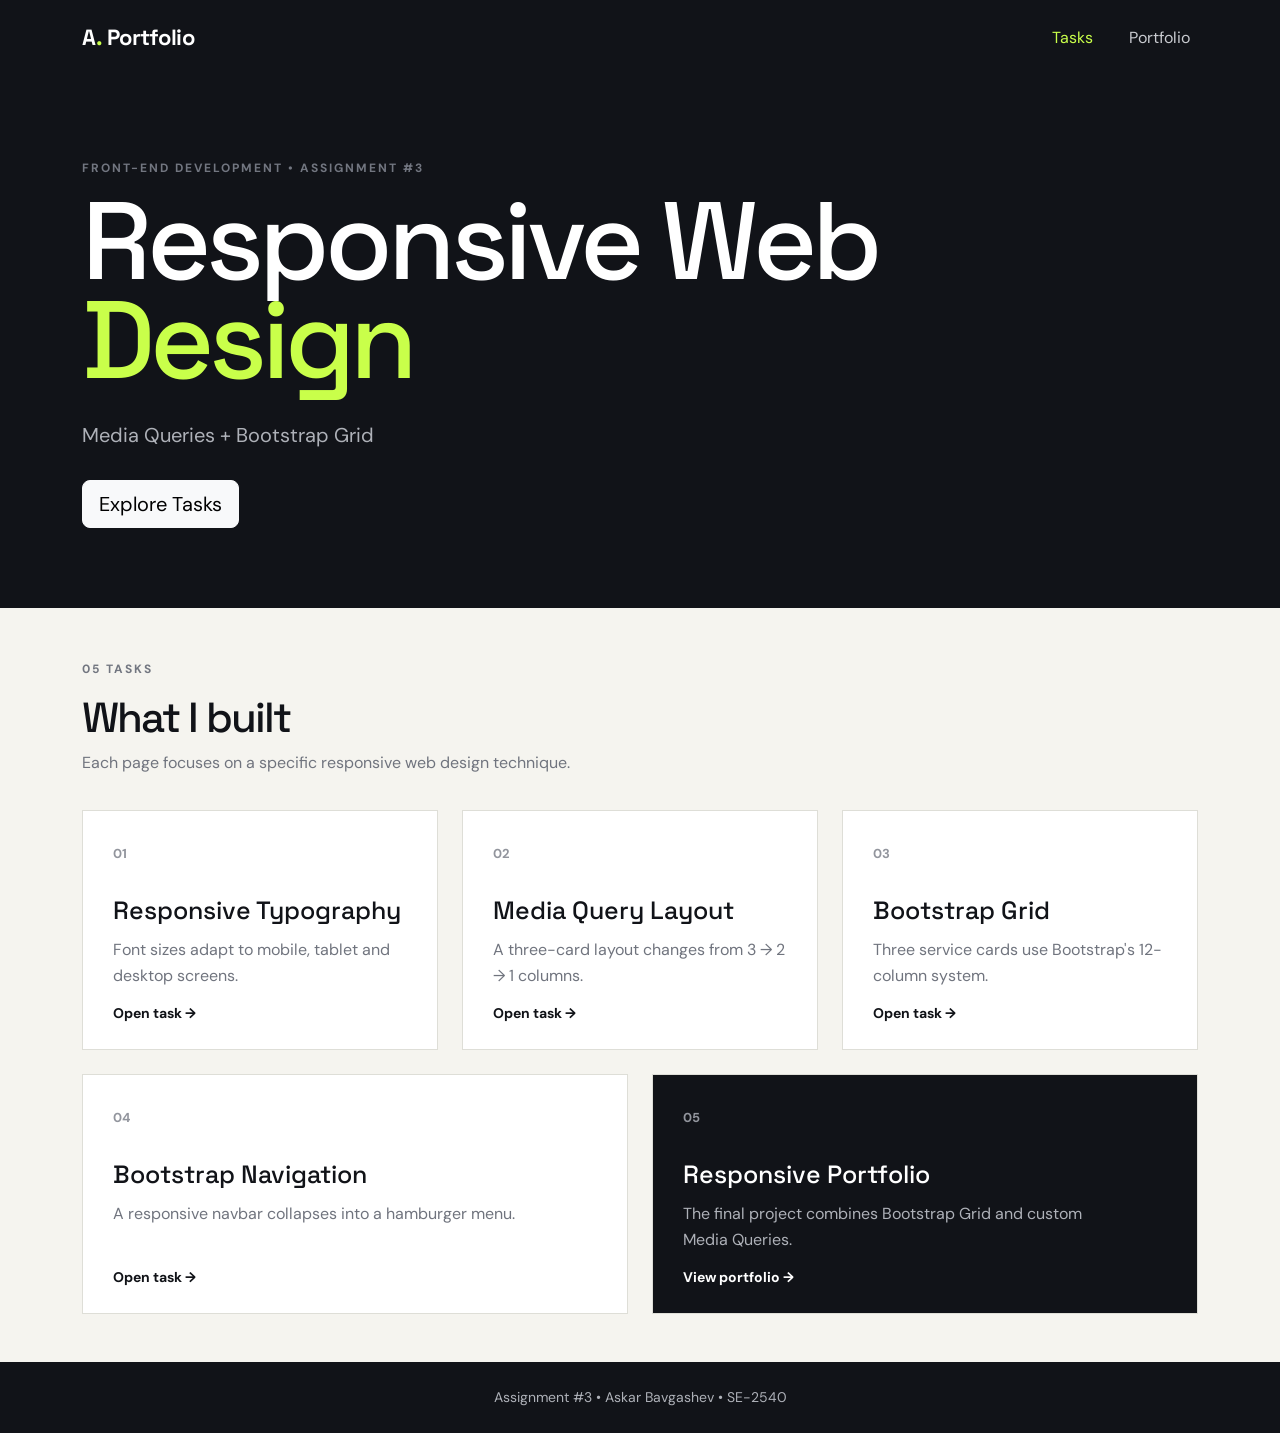
==== index.html @ b1359edb "first commit" ====
<!DOCTYPE html>
<html lang="en">
<head>
  <meta charset="UTF-8">
  <meta name="viewport" content="width=device-width, initial-scale=1.0">
  <title>Assignment #3 | Responsive Web Design</title>
  <link href="https://cdn.jsdelivr.net/npm/bootstrap@5.3.3/dist/css/bootstrap.min.css" rel="stylesheet">
  <link rel="stylesheet" href="css/style.css">
</head>
<body class="home-page">
  <nav class="navbar navbar-expand-lg navbar-dark site-nav">
    <div class="container">
      <a class="navbar-brand fw-bold" href="index.html">A<span>.</span> Portfolio</a>
      <button class="navbar-toggler" type="button" data-bs-toggle="collapse" data-bs-target="#homeNav">
        <span class="navbar-toggler-icon"></span>
      </button>
      <div class="collapse navbar-collapse" id="homeNav">
        <ul class="navbar-nav ms-auto">
          <li class="nav-item"><a class="nav-link active" href="index.html">Tasks</a></li>
          <li class="nav-item"><a class="nav-link" href="portfolio.html">Portfolio</a></li>
        </ul>
      </div>
    </div>
  </nav>

  <main>
    <section class="assignment-hero">
      <div class="container">
        <span class="eyebrow">FRONT-END DEVELOPMENT • ASSIGNMENT #3</span>
        <h1>Responsive Web<br><span>Design</span></h1>
        <p>Media Queries + Bootstrap Grid</p>
        <a href="#tasks" class="btn btn-light btn-lg">Explore Tasks</a>
      </div>
    </section>

    <section class="container py-5" id="tasks">
      <div class="section-title">
        <span class="eyebrow">05 TASKS</span>
        <h2>What I built</h2>
        <p>Each page focuses on a specific responsive web design technique.</p>
      </div>

      <div class="row g-4">
        <div class="col-12 col-md-6 col-lg-4">
          <a class="task-card" href="task0.html">
            <span class="task-number">01</span>
            <h3>Responsive Typography</h3>
            <p>Font sizes adapt to mobile, tablet and desktop screens.</p>
            <span class="task-link">Open task →</span>
          </a>
        </div>
        <div class="col-12 col-md-6 col-lg-4">
          <a class="task-card" href="task1.html">
            <span class="task-number">02</span>
            <h3>Media Query Layout</h3>
            <p>A three-card layout changes from 3 → 2 → 1 columns.</p>
            <span class="task-link">Open task →</span>
          </a>
        </div>
        <div class="col-12 col-md-6 col-lg-4">
          <a class="task-card" href="task2.html">
            <span class="task-number">03</span>
            <h3>Bootstrap Grid</h3>
            <p>Three service cards use Bootstrap's 12-column system.</p>
            <span class="task-link">Open task →</span>
          </a>
        </div>
        <div class="col-12 col-md-6 col-lg-6">
          <a class="task-card" href="task3.html">
            <span class="task-number">04</span>
            <h3>Bootstrap Navigation</h3>
            <p>A responsive navbar collapses into a hamburger menu.</p>
            <span class="task-link">Open task →</span>
          </a>
        </div>
        <div class="col-12 col-lg-6">
          <a class="task-card featured-task" href="portfolio.html">
            <span class="task-number">05</span>
            <h3>Responsive Portfolio</h3>
            <p>The final project combines Bootstrap Grid and custom Media Queries.</p>
            <span class="task-link">View portfolio →</span>
          </a>
        </div>
      </div>
    </section>
  </main>

  <footer class="simple-footer">Assignment #3 • Askar Bavgashev • SE-2540</footer>
  <script src="https://cdn.jsdelivr.net/npm/bootstrap@5.3.3/dist/js/bootstrap.bundle.min.js"></script>
</body>
</html>
---- css/style.css ----
@import url('https://fonts.googleapis.com/css2?family=DM+Sans:wght@400;500;600;700&family=Space+Grotesk:wght@500;600;700&display=swap');

:root {
  --dark: #111318;
  --dark-soft: #1a1d24;
  --paper: #f5f4ef;
  --white: #ffffff;
  --accent: #c9ff4a;
  --muted: #70747e;
  --border: #deded7;
}

* {
  box-sizing: border-box;
}

html {
  scroll-behavior: smooth;
}

body {
  margin: 0;
  background: var(--paper);
  color: var(--dark);
  font-family: "DM Sans", Arial, sans-serif;
}

h1, h2, h3, .navbar-brand {
  font-family: "Space Grotesk", Arial, sans-serif;
}

.site-nav {
  background: var(--dark);
  padding: 16px 0;
}

.site-nav .navbar-brand {
  font-size: 22px;
  letter-spacing: -0.5px;
}

.site-nav .navbar-brand span,
.assignment-hero h1 span,
.typography-demo h1 span,
.task-intro h1 span,
.navbar-demo h1 span,
.portfolio-hero h1 span {
  color: var(--accent);
}

.site-nav .nav-link {
  margin-left: 20px;
  color: #c9cbd0;
}

.site-nav .nav-link:hover,
.site-nav .nav-link.active {
  color: var(--accent);
}

.eyebrow {
  display: inline-block;
  margin-bottom: 15px;
  font-size: 12px;
  font-weight: 700;
  letter-spacing: 2px;
  color: #727680;
}

.assignment-hero {
  min-height: 520px;
  display: flex;
  align-items: center;
  background: var(--dark);
  color: white;
  padding: 80px 0;
}

.assignment-hero h1 {
  margin: 0;
  font-size: clamp(54px, 9vw, 110px);
  line-height: .9;
  letter-spacing: -5px;
}

.assignment-hero p {
  margin: 30px 0;
  color: #aeb1b8;
  font-size: 20px;
}

.section-title {
  margin-bottom: 35px;
}

.section-title h2 {
  margin: 0 0 8px;
  font-size: 42px;
  letter-spacing: -2px;
}

.section-title p {
  color: var(--muted);
}

.task-card {
  min-height: 240px;
  display: block;
  position: relative;
  padding: 30px;
  border: 1px solid var(--border);
  background: white;
  color: var(--dark);
  text-decoration: none;
  transition: .25s ease;
}

.task-card:hover {
  color: var(--dark);
  transform: translateY(-5px);
  border-color: var(--dark);
}

.task-card.featured-task {
  background: var(--dark);
  color: white;
}

.task-card.featured-task:hover {
  color: white;
}

.task-number {
  font-size: 13px;
  font-weight: 700;
  color: #92959d;
}

.task-card h3 {
  margin: 30px 0 12px;
  font-size: 25px;
}

.task-card p {
  max-width: 430px;
  color: #70747e;
  line-height: 1.6;
}

.featured-task p {
  color: #aeb1b8;
}

.task-link {
  position: absolute;
  bottom: 25px;
  font-weight: 700;
  font-size: 14px;
}

.simple-footer {
  padding: 25px;
  background: var(--dark);
  color: #aeb1b8;
  text-align: center;
  font-size: 14px;
}

/* Shared task pages */
.mini-nav {
  display: flex;
  justify-content: space-between;
  padding: 22px max(20px, calc((100% - 1140px) / 2));
  background: var(--dark);
}

.mini-nav a {
  color: white;
  text-decoration: none;
  font-weight: 600;
}

.mini-nav a:hover {
  color: var(--accent);
}

.task-intro {
  margin-bottom: 50px;
}

.task-intro h1 {
  font-size: clamp(48px, 7vw, 82px);
  line-height: .95;
  letter-spacing: -4px;
}

.task-intro p {
  color: var(--muted);
  font-size: 18px;
}

/* Task 0 */
.typography-demo {
  max-width: 1000px;
  margin: 30px auto;
  padding: 60px;
  background: white;
  border: 1px solid var(--border);
}

.typography-demo h1 {
  font-size: 72px;
  line-height: .95;
  letter-spacing: -4px;
}

.lead-text {
  max-width: 760px;
  margin: 30px 0 60px;
  color: #60646d;
  font-size: 22px;
  line-height: 1.6;
}

.type-samples {
  display: grid;
  grid-template-columns: 1fr 1fr;
  gap: 40px;
}

.type-samples article {
  padding-top: 25px;
  border-top: 2px solid var(--dark);
}

.sample-label {
  font-size: 11px;
  font-weight: 700;
  letter-spacing: 1.5px;
  color: #888c94;
}

.type-samples h2 {
  margin-top: 20px;
  font-size: 34px;
  line-height: 1.1;
}

.type-samples p {
  margin-top: 20px;
  color: #60646d;
  line-height: 1.7;
}

.breakpoint-note,
.layout-explanation,
.grid-visual {
  margin-top: 35px;
  padding: 18px;
  background: #ecebe4;
  font-size: 13px;
  color: #555960;
}

/* Task 1 */
.responsive-cards {
  display: flex;
  flex-wrap: wrap;
  gap: 20px;
}

.responsive-card {
  flex: 1 1 calc(33.333% - 14px);
  min-height: 330px;
  padding: 32px;
  color: white;
  display: flex;
  flex-direction: column;
  justify-content: flex-end;
}

.card-one { background: #252932; }
.card-two { background: #393e49; }
.card-three { background: #515764; }

.card-icon {
  margin-bottom: auto;
  font-family: "Space Grotesk";
  font-size: 20px;
  color: var(--accent);
}

.responsive-card h2 {
  font-size: 36px;
}

.responsive-card p {
  color: #d4d6da;
  line-height: 1.6;
}

.responsive-card > span {
  margin-top: 15px;
  font-size: 11px;
  font-weight: 700;
  letter-spacing: 1.5px;
}

/* Task 2 */
.bootstrap-services .service-card {
  height: 100%;
  padding: 35px;
  background: white;
  border: 1px solid var(--border);
  transition: .25s ease;
}

.service-card:hover {
  transform: translateY(-5px);
}

.service-icon {
  color: #7b8089;
  font-weight: 700;
  margin-bottom: 50px;
}

.service-card h2 {
  font-size: 34px;
}

.service-card p {
  color: #666a72;
  line-height: 1.7;
}

.service-meta {
  margin-top: 35px;
  padding-top: 15px;
  border-top: 1px solid var(--border);
  font-family: monospace;
  font-size: 12px;
  color: #888c94;
}

.grid-visual {
  display: flex;
  justify-content: space-between;
  gap: 15px;
}

/* Task 3 */
.navbar-demo {
  min-height: calc(100vh - 74px);
  padding: 100px 0;
  background: var(--dark);
  color: white;
}

.navbar-demo h1 {
  font-size: clamp(55px, 9vw, 100px);
  line-height: .9;
  letter-spacing: -5px;
}

.navbar-demo > .container > p {
  max-width: 600px;
  margin: 35px 0 70px;
  color: #aeb1b8;
  font-size: 19px;
  line-height: 1.7;
}

.navbar-features > div > div {
  height: 100%;
  padding: 28px;
  border: 1px solid #383c45;
}

.navbar-features strong {
  color: var(--accent);
}

.navbar-features h2 {
  margin-top: 30px;
}

.navbar-features p {
  color: #aeb1b8;
}

/* Task 4 */
.portfolio-page {
  background: var(--paper);
}

.portfolio-hero {
  padding: 110px 0;
  background: var(--dark);
  color: white;
}

.hero-grid {
  display: grid;
  grid-template-columns: 2fr 1fr;
  gap: 80px;
  align-items: end;
}

.portfolio-hero h1 {
  font-size: clamp(65px, 10vw, 125px);
  line-height: .82;
  letter-spacing: -7px;
}

.portfolio-hero p {
  max-width: 620px;
  margin: 35px 0;
  color: #b4b7be;
  font-size: 19px;
  line-height: 1.7;
}

.hero-actions {
  display: flex;
  gap: 12px;
}

.btn-primary {
  background: var(--accent);
  border-color: var(--accent);
  color: var(--dark);
  font-weight: 700;
}

.btn-primary:hover {
  background: white;
  border-color: white;
  color: var(--dark);
}

.hero-stat {
  padding: 30px;
  border: 1px solid #3b3e47;
}

.hero-stat span {
  color: var(--accent);
  font-weight: 700;
}

.hero-stat strong {
  display: block;
  margin: 25px 0 10px;
  font-size: 25px;
}

.hero-stat p {
  margin: 0;
  font-size: 15px;
}

.portfolio-page .section-title h2 {
  font-size: 48px;
}

.portfolio-card {
  height: 100%;
  padding: 30px;
  background: white;
  border: 1px solid var(--border);
  transition: .25s ease;
}

.portfolio-card:hover {
  transform: translateY(-5px);
}

.portfolio-card-top {
  display: flex;
  justify-content: space-between;
  color: #858991;
  font-size: 11px;
  font-weight: 700;
  letter-spacing: 1.5px;
}

.portfolio-card h3 {
  margin: 55px 0 15px;
  font-size: 29px;
}

.portfolio-card p {
  min-height: 100px;
  color: #696d75;
  line-height: 1.6;
}

.tags {
  display: flex;
  flex-wrap: wrap;
  gap: 7px;
}

.tags span {
  padding: 6px 10px;
  background: #ecebe4;
  font-size: 11px;
  font-weight: 700;
}

.portfolio-sidebar {
  position: sticky;
  top: 100px;
  padding: 30px;
  background: var(--dark);
  color: white;
}

.portfolio-sidebar h2 {
  margin-bottom: 18px;
}

.portfolio-sidebar p {
  color: #b6b9c0;
  line-height: 1.7;
}

.portfolio-sidebar hr {
  margin: 30px 0;
  border-color: #393d45;
}

.portfolio-sidebar .eyebrow {
  color: var(--accent);
}

.skill-list > div:not(.skill-bar) {
  display: flex;
  justify-content: space-between;
  margin-top: 15px;
  font-size: 13px;
}

.skill-bar {
  height: 5px;
  margin-top: 7px;
  background: #373b43;
}

.skill-bar i {
  display: block;
  height: 100%;
  background: var(--accent);
}

.contact-line {
  margin-bottom: 8px;
}

.portfolio-footer {
  padding: 25px 0;
  background: var(--dark);
  color: #aeb1b8;
  font-size: 13px;
}

/* Tablet */
@media (max-width: 991px) {
  .assignment-hero {
    min-height: 450px;
  }

  .assignment-hero h1 {
    font-size: 75px;
  }

  .typography-demo {
    padding: 45px;
  }

  .typography-demo h1 {
    font-size: 58px;
  }

  .responsive-card {
    flex-basis: calc(50% - 10px);
  }

  .responsive-card:last-child {
    flex-basis: 100%;
  }

  .grid-visual {
    flex-direction: column;
  }

  .hero-grid {
    grid-template-columns: 1fr;
    gap: 45px;
  }

  .portfolio-sidebar {
    position: static;
  }

  .portfolio-hero {
    padding: 80px 0;
  }
}

/* Mobile */
@media (max-width: 575px) {
  .site-nav {
    padding: 12px 0;
  }

  .site-nav .nav-link {
    margin-left: 0;
  }

  .assignment-hero {
    min-height: 430px;
    padding: 60px 0;
  }

  .assignment-hero h1 {
    font-size: 55px;
    letter-spacing: -3px;
  }

  .assignment-hero p {
    font-size: 17px;
  }

  .section-title h2 {
    font-size: 35px;
  }

  .task-card {
    min-height: 220px;
  }

  .task-intro h1 {
    font-size: 52px;
    letter-spacing: -3px;
  }

  .typography-demo {
    padding: 28px 22px;
  }

  .typography-demo h1 {
    font-size: 40px;
    letter-spacing: -2px;
  }

  .lead-text {
    font-size: 17px;
  }

  .type-samples {
    grid-template-columns: 1fr;
    gap: 30px;
  }

  .type-samples h2 {
    font-size: 27px;
  }

  .responsive-cards {
    flex-direction: column;
  }

  .responsive-card,
  .responsive-card:last-child {
    flex-basis: 100%;
    min-height: 280px;
  }

  .navbar-demo {
    padding: 70px 0;
  }

  .navbar-demo h1 {
    font-size: 58px;
    letter-spacing: -3px;
  }

  .portfolio-hero {
    padding: 70px 0;
  }

  .portfolio-hero h1 {
    font-size: 65px;
    letter-spacing: -4px;
  }

  .hero-actions {
    flex-direction: column;
  }

  .hero-actions .btn {
    width: 100%;
  }

  .portfolio-page .section-title h2 {
    font-size: 40px;
  }

  .portfolio-card h3 {
    margin-top: 40px;
  }

  .portfolio-card p {
    min-height: auto;
  }

  .portfolio-footer .container {
    flex-direction: column;
    gap: 8px;
    text-align: center;
  }
}
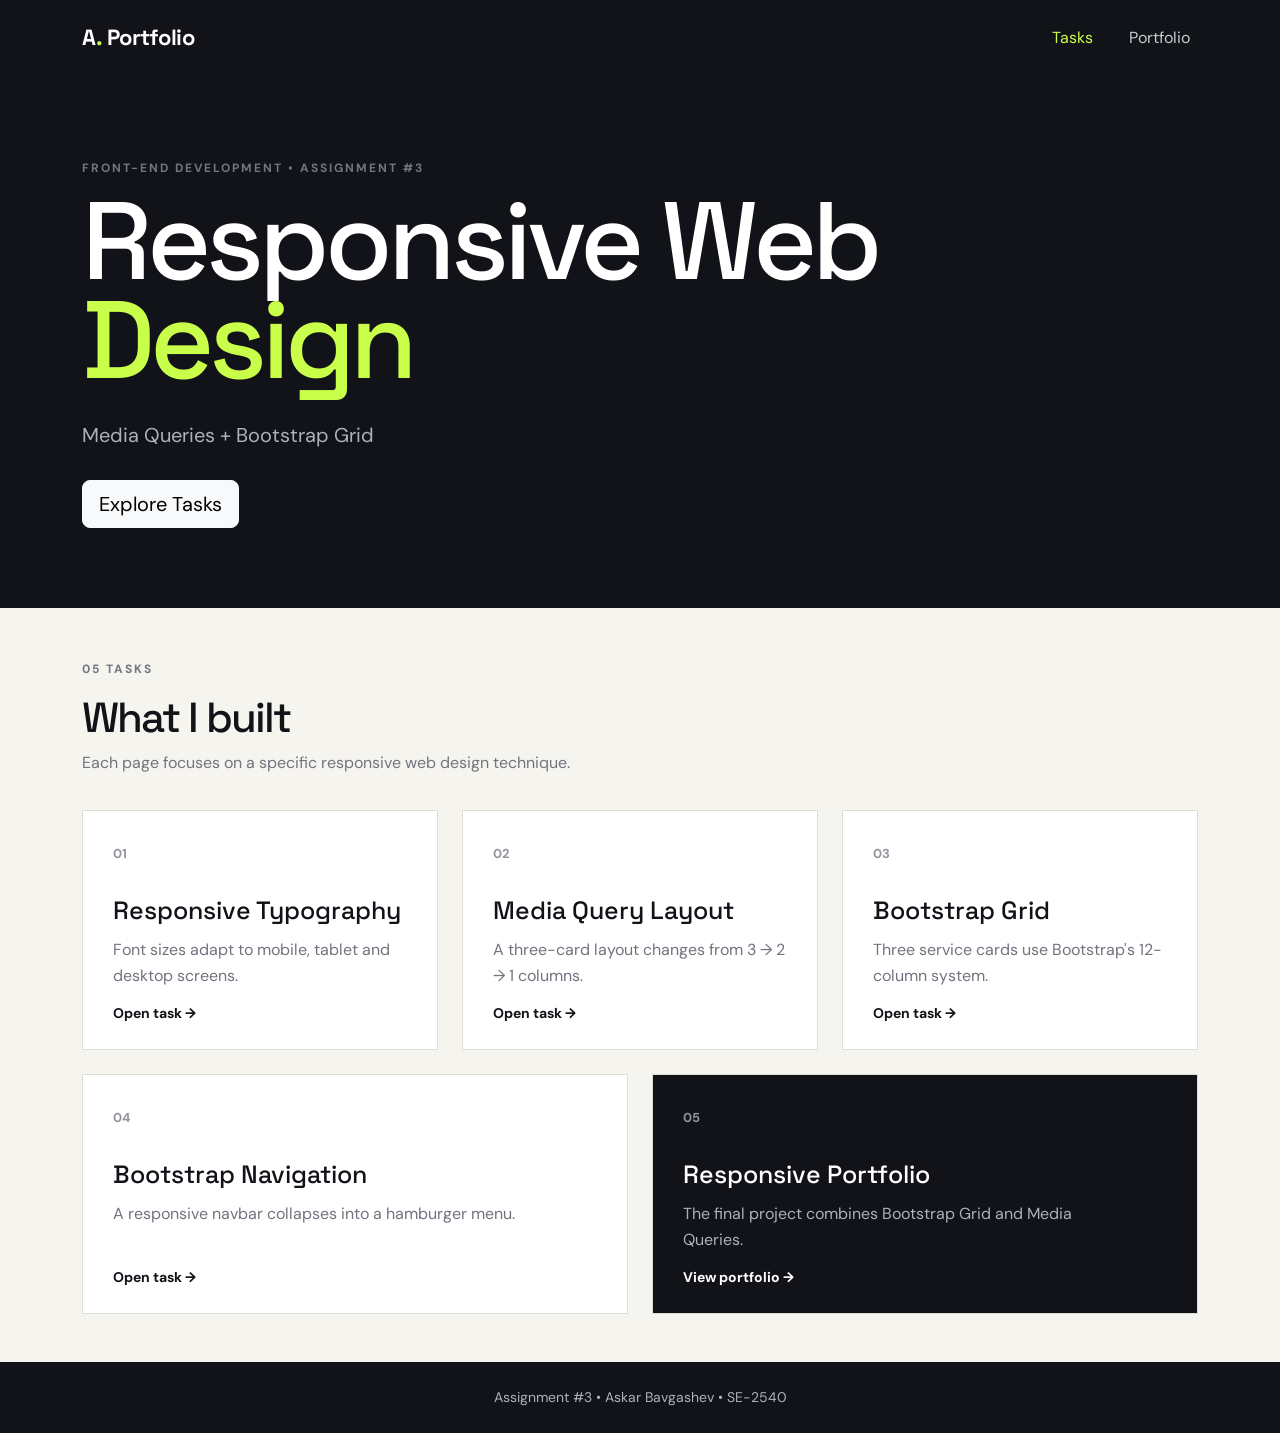
==== commit ab0f1adb: "bug fixes with text" ====
--- a/index.html
+++ b/index.html
@@ -77,7 +77,7 @@
           <a class="task-card featured-task" href="portfolio.html">
             <span class="task-number">05</span>
             <h3>Responsive Portfolio</h3>
-            <p>The final project combines Bootstrap Grid and custom Media Queries.</p>
+            <p>The final project combines Bootstrap Grid and Media Queries.</p>
             <span class="task-link">View portfolio →</span>
           </a>
         </div>
